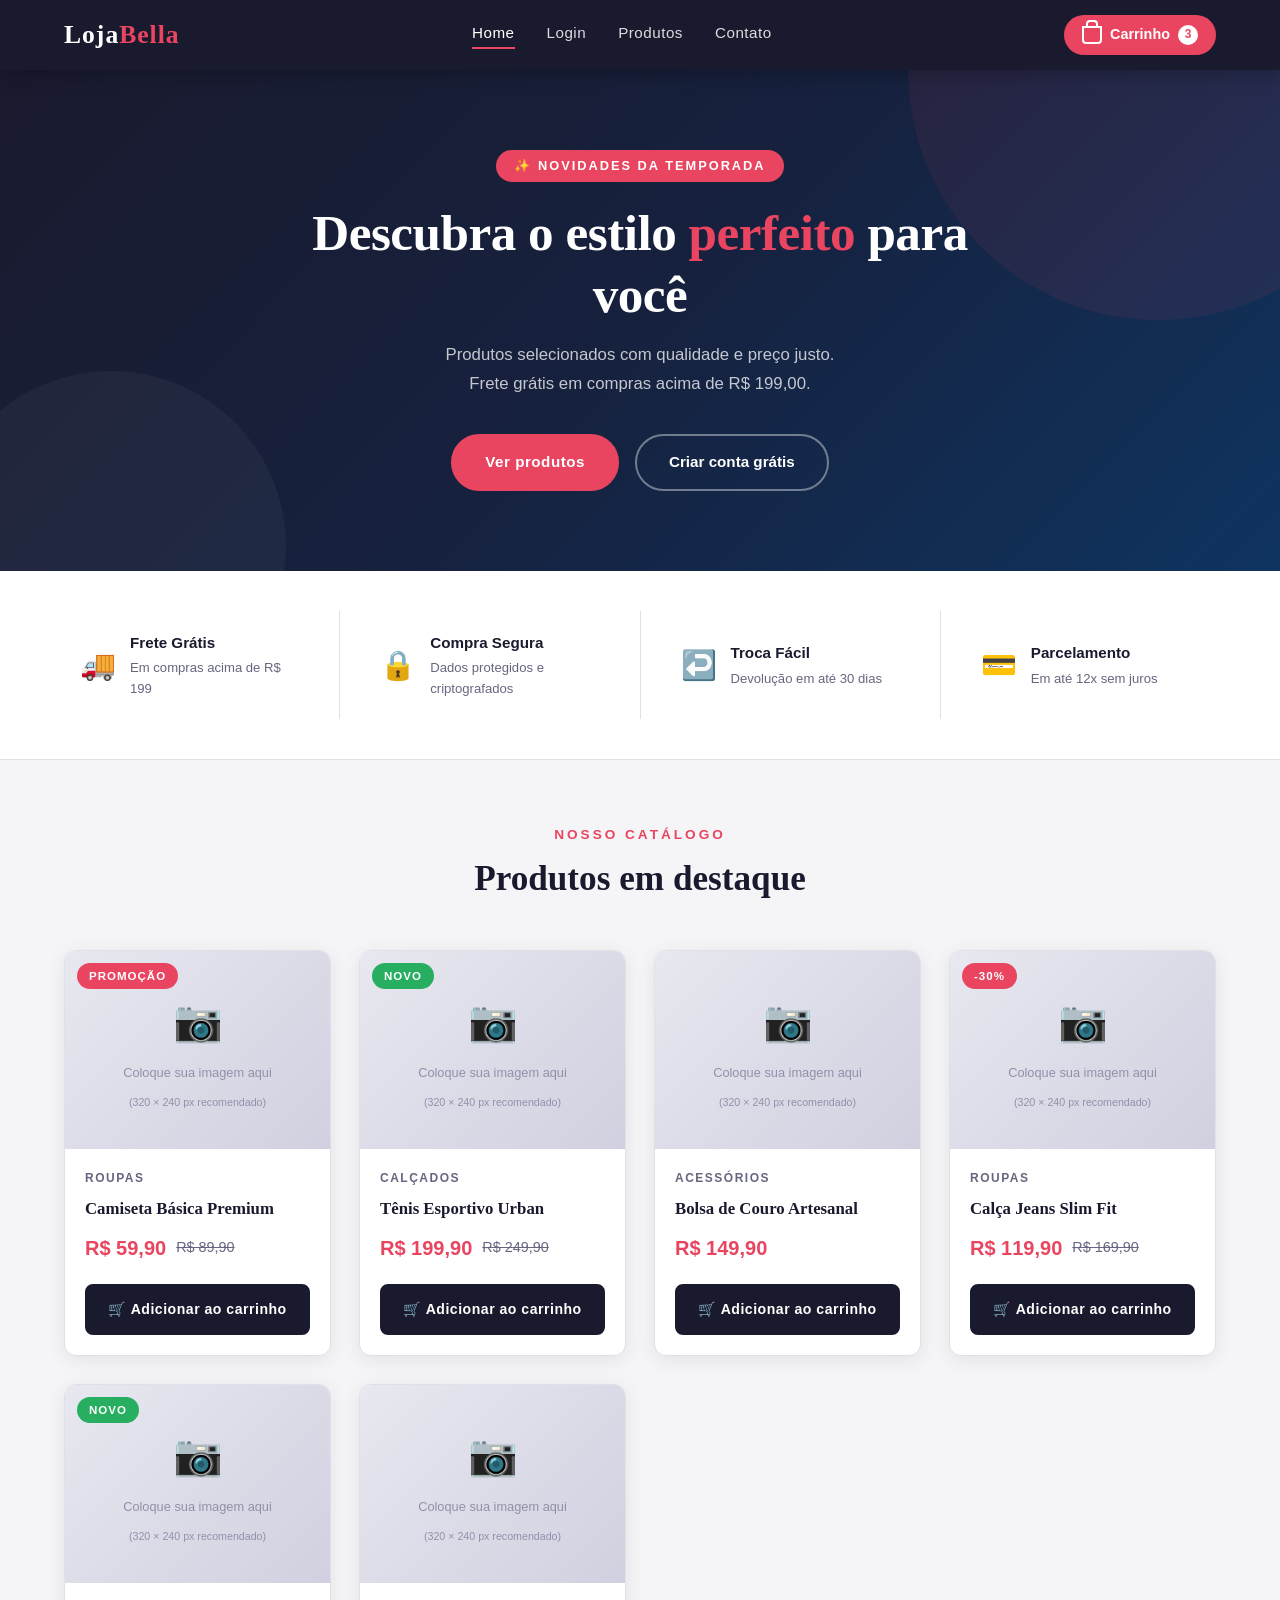
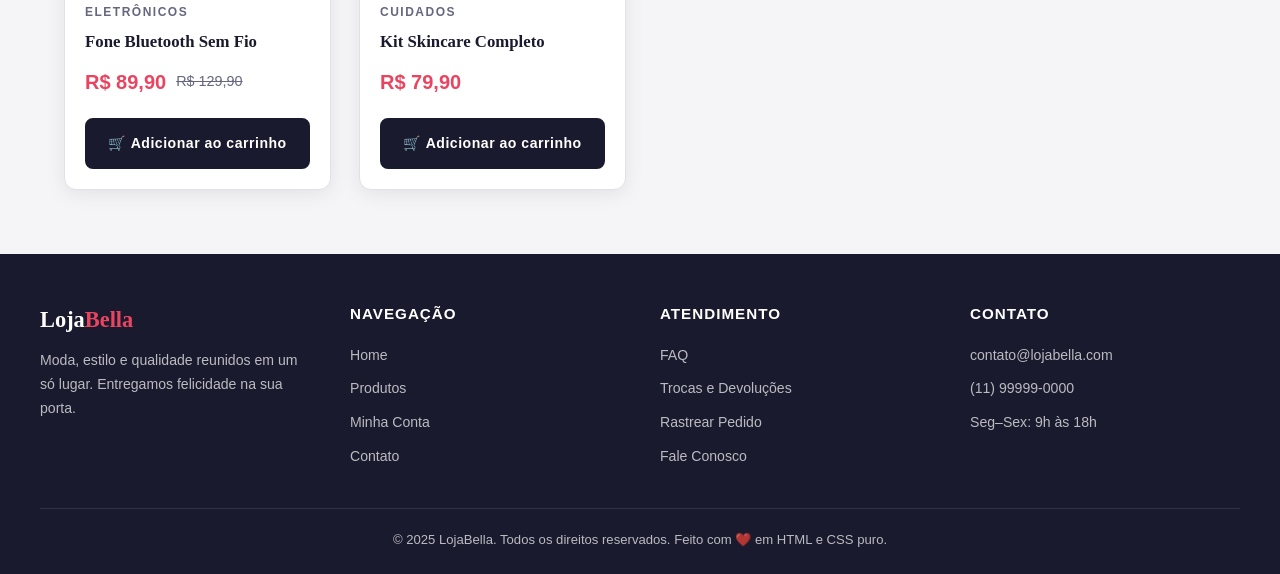
==== PAGES/index.html @ 3a28f6db "primeiro commit" ====
<!DOCTYPE html>
<html lang="pt-BR">
<head>
  <!-- ============================================================
       CONFIGURAÇÕES DA PÁGINA (META TAGS)
       ============================================================ -->
  <meta charset="UTF-8" />
  <meta name="viewport" content="width=device-width, initial-scale=1.0" />
  <meta name="description" content="Loja Virtual — os melhores produtos com os melhores preços." />
  <title>LojaBella — Página Inicial</title>

  <!-- ESTILOS: importamos apenas o style.css nesta página -->
  <link rel="stylesheet" href="../CSS(ESTILIZAÇÃO)/style.css" />
</head>

<body>

  <!-- ============================================================
       INÍCIO DO CABEÇALHO (HEADER)
       Contém: logo, menu de navegação e ícone do carrinho.
       ============================================================ -->
  <header class="header">
    <div class="header-container">

      <!-- LOGO DA LOJA
           Para alterar o nome: troque "Loja" e "Bella" abaixo -->
      <a href="index.html" class="header-logo">
        Loja<span>Bella</span>
      </a>

      <!-- MENU DE NAVEGAÇÃO
           Para adicionar um link: copie um <li><a>...</a></li> e cole aqui -->
      <nav class="header-nav">
        <a href="index.html" class="ativo">Home</a>
        <a href="login.html">Login</a>
        <a href="#secao-produtos">Produtos</a>
        <a href="#">Contato</a>
      </nav>

      <!-- ÍCONE DO CARRINHO
           O número (3) representa a quantidade de itens — visual apenas -->
      <a href="#carrinho" class="header-carrinho">
        <span class="header-carrinho-icone"></span>
        <span>Carrinho</span>
        <span class="header-carrinho-contador">3</span>
      </a>

    </div>
  </header>
  <!-- FIM DO CABEÇALHO -->


  <!-- CONTEÚDO PRINCIPAL DA PÁGINA -->
  <main>

    <!-- ============================================================
         INÍCIO DO BANNER PRINCIPAL (HERO)
         Grande destaque visual no topo da página inicial.
         ============================================================ -->
    <section class="banner">
      <div class="banner-conteudo">

        <!-- Etiqueta de destaque -->
        <span class="banner-etiqueta">✨ Novidades da temporada</span>

        <!-- Título do banner
             Para alterar: troque o texto dentro das tags -->
        <h1 class="banner-titulo">
          Descubra o estilo <span>perfeito</span> para você
        </h1>

        <!-- Descrição do banner -->
        <p class="banner-descricao">
          Produtos selecionados com qualidade e preço justo.<br>
          Frete grátis em compras acima de R$&nbsp;199,00.
        </p>

        <!-- Botões de ação -->
        <div class="banner-botoes">
          <a href="#secao-produtos" class="botao-primario">Ver produtos</a>
          <a href="login.html" class="botao-secundario">Criar conta grátis</a>
        </div>

      </div>
    </section>
    <!-- FIM DO BANNER -->


    <!-- ============================================================
         INÍCIO DAS VANTAGENS
         Três diferenciais da loja exibidos em colunas.
         ============================================================ -->
    <section class="vantagens">
      <div class="vantagens-container">

        <!-- Vantagem 1 -->
        <div class="vantagem-item">
          <span class="vantagem-icone">🚚</span>
          <div>
            <p class="vantagem-titulo">Frete Grátis</p>
            <p class="vantagem-descricao">Em compras acima de R$ 199</p>
          </div>
        </div>

        <!-- Vantagem 2 -->
        <div class="vantagem-item">
          <span class="vantagem-icone">🔒</span>
          <div>
            <p class="vantagem-titulo">Compra Segura</p>
            <p class="vantagem-descricao">Dados protegidos e criptografados</p>
          </div>
        </div>

        <!-- Vantagem 3 -->
        <div class="vantagem-item">
          <span class="vantagem-icone">↩️</span>
          <div>
            <p class="vantagem-titulo">Troca Fácil</p>
            <p class="vantagem-descricao">Devolução em até 30 dias</p>
          </div>
        </div>

        <!-- Vantagem 4 -->
        <div class="vantagem-item">
          <span class="vantagem-icone">💳</span>
          <div>
            <p class="vantagem-titulo">Parcelamento</p>
            <p class="vantagem-descricao">Em até 12x sem juros</p>
          </div>
        </div>

      </div>
    </section>
    <!-- FIM DAS VANTAGENS -->


    <!-- ============================================================
         INÍCIO DA SEÇÃO DE PRODUTOS
         Grid com os cards de cada produto da loja.

         COMO ADICIONAR UM NOVO PRODUTO:
         1. Copie um bloco <article class="product-card">...</article>
         2. Cole logo após o último </article> da grade
         3. Altere: nome, preço, categoria e etiqueta (se houver)
         4. Veja os comentários dentro do card para detalhes
         ============================================================ -->
    <section class="secao-produtos" id="secao-produtos">

      <!-- Cabeçalho da seção -->
      <div class="secao-cabecalho">
        <span class="secao-subtitulo">Nosso Catálogo</span>
        <h2 class="secao-titulo">Produtos em destaque</h2>
      </div>

      <!-- GRADE DE PRODUTOS -->
      <div class="product-grid">

        <!-- ========================
             PRODUTO 1
             ======================== -->
        <article class="product-card">

          <!-- Imagem do produto
               COMO TROCAR A IMAGEM:
               1. Coloque o arquivo em /assets/images/ (ex: produto1.jpg)
               2. Remova o <div class="product-image-placeholder">
               3. Adicione: <img src="../assets/images/produto1.jpg" alt="Nome do produto" /> -->
          <div class="product-image-wrapper">
            <div class="product-image-placeholder">
              Coloque sua imagem aqui<br>
              <small>(320 × 240 px recomendado)</small>
            </div>
            <!-- Etiqueta: "Promoção", "Novo", etc.
                 Para remover: apague o elemento abaixo -->
            <span class="product-badge">Promoção</span>
          </div>

          <!-- Informações do produto -->
          <div class="product-info">
            <!-- Categoria: troque o texto conforme necessário -->
            <span class="product-category">Roupas</span>

            <!-- Nome do produto: ALTERE AQUI -->
            <h3 class="product-name">Camiseta Básica Premium</h3>

            <!-- Área de preços -->
            <div class="product-price-area">
              <!-- Preço atual: ALTERE AQUI -->
              <span class="product-price">R$ 59,90</span>
              <!-- Preço original (riscado): ALTERE AQUI ou remova se não houver desconto -->
              <span class="product-price-original">R$ 89,90</span>
            </div>
          </div>

          <!-- Botão adicionar ao carrinho (apenas visual) -->
          <div class="product-footer">
            <a href="#" class="botao-carrinho">🛒 Adicionar ao carrinho</a>
          </div>

        </article>
        <!-- FIM PRODUTO 1 -->


        <!-- ========================
             PRODUTO 2
             ======================== -->
        <article class="product-card">

          <div class="product-image-wrapper">
            <div class="product-image-placeholder">
              Coloque sua imagem aqui<br>
              <small>(320 × 240 px recomendado)</small>
            </div>
            <span class="product-badge novo">Novo</span>
          </div>

          <div class="product-info">
            <span class="product-category">Calçados</span>
            <h3 class="product-name">Tênis Esportivo Urban</h3>
            <div class="product-price-area">
              <span class="product-price">R$ 199,90</span>
              <span class="product-price-original">R$ 249,90</span>
            </div>
          </div>

          <div class="product-footer">
            <a href="#" class="botao-carrinho">🛒 Adicionar ao carrinho</a>
          </div>

        </article>
        <!-- FIM PRODUTO 2 -->


        <!-- ========================
             PRODUTO 3
             ======================== -->
        <article class="product-card">

          <div class="product-image-wrapper">
            <div class="product-image-placeholder">
              Coloque sua imagem aqui<br>
              <small>(320 × 240 px recomendado)</small>
            </div>
          </div>

          <div class="product-info">
            <span class="product-category">Acessórios</span>
            <h3 class="product-name">Bolsa de Couro Artesanal</h3>
            <div class="product-price-area">
              <span class="product-price">R$ 149,90</span>
            </div>
          </div>

          <div class="product-footer">
            <a href="#" class="botao-carrinho">🛒 Adicionar ao carrinho</a>
          </div>

        </article>
        <!-- FIM PRODUTO 3 -->


        <!-- ========================
             PRODUTO 4
             ======================== -->
        <article class="product-card">

          <div class="product-image-wrapper">
            <div class="product-image-placeholder">
              Coloque sua imagem aqui<br>
              <small>(320 × 240 px recomendado)</small>
            </div>
            <span class="product-badge">-30%</span>
          </div>

          <div class="product-info">
            <span class="product-category">Roupas</span>
            <h3 class="product-name">Calça Jeans Slim Fit</h3>
            <div class="product-price-area">
              <span class="product-price">R$ 119,90</span>
              <span class="product-price-original">R$ 169,90</span>
            </div>
          </div>

          <div class="product-footer">
            <a href="#" class="botao-carrinho">🛒 Adicionar ao carrinho</a>
          </div>

        </article>
        <!-- FIM PRODUTO 4 -->


        <!-- ========================
             PRODUTO 5
             ======================== -->
        <article class="product-card">

          <div class="product-image-wrapper">
            <div class="product-image-placeholder">
              Coloque sua imagem aqui<br>
              <small>(320 × 240 px recomendado)</small>
            </div>
            <span class="product-badge novo">Novo</span>
          </div>

          <div class="product-info">
            <span class="product-category">Eletrônicos</span>
            <h3 class="product-name">Fone Bluetooth Sem Fio</h3>
            <div class="product-price-area">
              <span class="product-price">R$ 89,90</span>
              <span class="product-price-original">R$ 129,90</span>
            </div>
          </div>

          <div class="product-footer">
            <a href="#" class="botao-carrinho">🛒 Adicionar ao carrinho</a>
          </div>

        </article>
        <!-- FIM PRODUTO 5 -->


        <!-- ========================
             PRODUTO 6
             ======================== -->
        <article class="product-card">

          <div class="product-image-wrapper">
            <div class="product-image-placeholder">
              Coloque sua imagem aqui<br>
              <small>(320 × 240 px recomendado)</small>
            </div>
          </div>

          <div class="product-info">
            <span class="product-category">Cuidados</span>
            <h3 class="product-name">Kit Skincare Completo</h3>
            <div class="product-price-area">
              <span class="product-price">R$ 79,90</span>
            </div>
          </div>

          <div class="product-footer">
            <a href="#" class="botao-carrinho">🛒 Adicionar ao carrinho</a>
          </div>

        </article>
        <!-- FIM PRODUTO 6 -->

      </div>
      <!-- FIM DA GRADE DE PRODUTOS -->

    </section>
    <!-- FIM DA SEÇÃO DE PRODUTOS -->


    <!-- ============================================================
         INÍCIO DO CARRINHO LATERAL (SIDEBAR VISUAL)
         Este carrinho é apenas visual — sem JavaScript.
         Ele aparece fixo à direita da tela quando exibido.

         PARA EXIBIR O CARRINHO:
         Remova o "display: none" do seletor .cart-container no style.css.
         ============================================================ -->
    <aside class="cart-container" id="carrinho">

      <!-- Cabeçalho do carrinho -->
      <div class="cart-header">
        <h2 class="cart-titulo">Meu Carrinho</h2>
        <a href="#" class="cart-fechar" title="Fechar carrinho">✕</a>
      </div>

      <!-- Lista de itens no carrinho
           Para adicionar um item: copie um bloco .cart-item e cole aqui -->
      <div class="cart-itens">

        <!-- ITEM 1 NO CARRINHO -->
        <div class="cart-item">
          <div class="cart-item-imagem">👕</div>
          <div class="cart-item-info">
            <p class="cart-item-nome">Camiseta Básica Premium</p>
            <p class="cart-item-preco">R$ 59,90</p>
          </div>
          <span class="cart-item-remover" title="Remover item">✕</span>
        </div>

        <!-- ITEM 2 NO CARRINHO -->
        <div class="cart-item">
          <div class="cart-item-imagem">👟</div>
          <div class="cart-item-info">
            <p class="cart-item-nome">Tênis Esportivo Urban</p>
            <p class="cart-item-preco">R$ 199,90</p>
          </div>
          <span class="cart-item-remover" title="Remover item">✕</span>
        </div>

        <!-- ITEM 3 NO CARRINHO -->
        <div class="cart-item">
          <div class="cart-item-imagem">🎧</div>
          <div class="cart-item-info">
            <p class="cart-item-nome">Fone Bluetooth Sem Fio</p>
            <p class="cart-item-preco">R$ 89,90</p>
          </div>
          <span class="cart-item-remover" title="Remover item">✕</span>
        </div>

      </div>
      <!-- FIM DA LISTA DE ITENS -->

      <!-- Rodapé do carrinho: total e finalizar -->
      <div class="cart-footer">
        <div class="cart-total">
          <span class="cart-total-label">Total</span>
          <!-- TOTAL: ALTERE AQUI conforme os produtos -->
          <span class="cart-total-valor">R$ 349,70</span>
        </div>
        <a href="#" class="botao-finalizar">Finalizar compra</a>
      </div>

    </aside>
    <!-- FIM DO CARRINHO LATERAL -->

  </main>
  <!-- FIM DO CONTEÚDO PRINCIPAL -->


  <!-- ============================================================
       INÍCIO DO RODAPÉ (FOOTER)
       ============================================================ -->
  <footer class="footer">
    <div class="footer-container">

      <!-- Grade do footer -->
      <div class="footer-grid">

        <!-- Coluna 1: sobre a loja -->
        <div class="footer-coluna">
          <p class="footer-logo">Loja<span>Bella</span></p>
          <p class="footer-descricao">
            Moda, estilo e qualidade reunidos em um só lugar. Entregamos felicidade na sua porta.
          </p>
        </div>

        <!-- Coluna 2: links úteis -->
        <div class="footer-coluna">
          <h3 class="footer-coluna-titulo">Navegação</h3>
          <ul>
            <li><a href="index.html">Home</a></li>
            <li><a href="#secao-produtos">Produtos</a></li>
            <li><a href="login.html">Minha Conta</a></li>
            <li><a href="#">Contato</a></li>
          </ul>
        </div>

        <!-- Coluna 3: atendimento -->
        <div class="footer-coluna">
          <h3 class="footer-coluna-titulo">Atendimento</h3>
          <ul>
            <li><a href="#">FAQ</a></li>
            <li><a href="#">Trocas e Devoluções</a></li>
            <li><a href="#">Rastrear Pedido</a></li>
            <li><a href="#">Fale Conosco</a></li>
          </ul>
        </div>

        <!-- Coluna 4: contato -->
        <div class="footer-coluna">
          <h3 class="footer-coluna-titulo">Contato</h3>
          <ul>
            <li><a href="mailto:contato@lojabella.com">contato@lojabella.com</a></li>
            <li><a href="#">(11) 99999-0000</a></li>
            <li><a href="#">Seg–Sex: 9h às 18h</a></li>
          </ul>
        </div>

      </div>
      <!-- FIM DA GRADE -->

      <hr class="footer-linha" />

      <!-- Copyright -->
      <p class="footer-copyright">
        &copy; 2025 LojaBella. Todos os direitos reservados.
        Feito com ❤️ em HTML e CSS puro.
      </p>

    </div>
  </footer>
  <!-- FIM DO RODAPÉ -->

</body>
</html>
---- CSS(ESTILIZAÇÃO)/style.css ----
/* ============================================================
   ARQUIVO: style.css
   DESCRIÇÃO: Estilos principais da loja virtual
   PROJETO: Loja Virtual - HTML e CSS puro
   ============================================================ */


/* ============================================================
   VARIÁVEIS GLOBAIS DE COR E FONTE
   Para alterar o visual do site, mude os valores aqui.
   ============================================================ */
:root {
  --cor-primaria: #1a1a2e;       /* Azul escuro — cor principal */
  --cor-secundaria: #16213e;     /* Azul mais escuro */
  --cor-destaque: #e94560;       /* Vermelho/Rosa — botões e destaques */
  --cor-destaque-hover: #c73652; /* Cor do destaque ao passar o mouse */
  --cor-fundo: #f5f5f7;          /* Fundo claro da página */
  --cor-fundo-card: #ffffff;     /* Fundo dos cards de produto */
  --cor-texto: #1a1a2e;          /* Cor principal do texto */
  --cor-texto-suave: #666680;    /* Texto secundário / descrições */
  --cor-borda: #e0e0e8;          /* Bordas dos elementos */
  --cor-branco: #ffffff;
  --sombra-card: 0 4px 20px rgba(0, 0, 0, 0.08);
  --sombra-hover: 0 8px 30px rgba(233, 69, 96, 0.18);
  --raio-borda: 12px;
  --fonte-titulo: 'Georgia', 'Times New Roman', serif;
  --fonte-corpo: 'Segoe UI', 'Helvetica Neue', Arial, sans-serif;
  --transicao: all 0.3s ease;
}


/* ============================================================
   RESET GERAL
   Remove estilos padrão do navegador para começar do zero.
   ============================================================ */
*, *::before, *::after {
  margin: 0;
  padding: 0;
  box-sizing: border-box;
}

html {
  scroll-behavior: smooth;
}

body {
  font-family: var(--fonte-corpo);
  background-color: var(--cor-fundo);
  color: var(--cor-texto);
  line-height: 1.6;
  min-height: 100vh;
}

/* Remove estilos de lista */
ul, ol {
  list-style: none;
}

/* Remove decoração de links */
a {
  text-decoration: none;
  color: inherit;
}

/* Imagens responsivas por padrão */
img {
  max-width: 100%;
  display: block;
}


/* ============================================================
   CABEÇALHO (HEADER)
   Barra superior com logo, menu e carrinho.
   ============================================================ */

/* INÍCIO DO CABEÇALHO */
.header {
  background-color: var(--cor-primaria);
  color: var(--cor-branco);
  position: sticky;        /* Fica fixo no topo ao rolar a página */
  top: 0;
  z-index: 100;
  box-shadow: 0 2px 20px rgba(0, 0, 0, 0.3);
}

/* Container interno do header — limita a largura e centraliza */
.header-container {
  max-width: 1200px;
  margin: 0 auto;
  padding: 0 24px;
  height: 70px;
  display: flex;
  align-items: center;
  justify-content: space-between;
  gap: 24px;
}

/* LOGO DA LOJA */
.header-logo {
  font-family: var(--fonte-titulo);
  font-size: 1.6rem;
  font-weight: bold;
  letter-spacing: 1px;
  color: var(--cor-branco);
  flex-shrink: 0;
}

/* Parte colorida do logo */
.header-logo span {
  color: var(--cor-destaque);
}

/* MENU DE NAVEGAÇÃO */
.header-nav {
  display: flex;
  align-items: center;
  gap: 32px;
}

/* Cada link do menu */
.header-nav a {
  font-size: 0.95rem;
  font-weight: 500;
  color: rgba(255, 255, 255, 0.85);
  letter-spacing: 0.5px;
  transition: var(--transicao);
  position: relative;
  padding-bottom: 4px;
}

/* Linha que aparece embaixo do link ao passar o mouse */
.header-nav a::after {
  content: '';
  position: absolute;
  bottom: 0;
  left: 0;
  width: 0;
  height: 2px;
  background-color: var(--cor-destaque);
  transition: width 0.3s ease;
}

.header-nav a:hover {
  color: var(--cor-branco);
}

.header-nav a:hover::after {
  width: 100%;
}

/* Link ativo / página atual */
.header-nav a.ativo {
  color: var(--cor-branco);
}

.header-nav a.ativo::after {
  width: 100%;
}

/* CARRINHO NO HEADER */
.header-carrinho {
  display: flex;
  align-items: center;
  gap: 8px;
  background-color: var(--cor-destaque);
  color: var(--cor-branco);
  padding: 8px 18px;
  border-radius: 50px;
  font-size: 0.9rem;
  font-weight: 600;
  cursor: pointer;
  transition: var(--transicao);
  flex-shrink: 0;
}

.header-carrinho:hover {
  background-color: var(--cor-destaque-hover);
  transform: translateY(-1px);
}

/* Ícone do carrinho (desenhado com CSS — sem imagem) */
.header-carrinho-icone {
  width: 20px;
  height: 18px;
  border: 2px solid var(--cor-branco);
  border-radius: 0 0 4px 4px;
  position: relative;
  display: inline-block;
}

.header-carrinho-icone::before {
  content: '';
  position: absolute;
  top: -8px;
  left: 2px;
  width: 12px;
  height: 8px;
  border: 2px solid var(--cor-branco);
  border-bottom: none;
  border-radius: 4px 4px 0 0;
}

/* Número de itens no carrinho */
.header-carrinho-contador {
  background-color: var(--cor-branco);
  color: var(--cor-destaque);
  border-radius: 50%;
  width: 20px;
  height: 20px;
  display: flex;
  align-items: center;
  justify-content: center;
  font-size: 0.75rem;
  font-weight: 700;
}
/* FIM DO CABEÇALHO */


/* ============================================================
   SEÇÃO: BANNER PRINCIPAL (HERO)
   Grande destaque visual na parte superior da Home.
   ============================================================ */

/* INÍCIO DO BANNER */
.banner {
  background: linear-gradient(135deg, var(--cor-primaria) 0%, var(--cor-secundaria) 50%, #0f3460 100%);
  color: var(--cor-branco);
  padding: 80px 24px;
  text-align: center;
  position: relative;
  overflow: hidden;
}

/* Detalhe decorativo de fundo */
.banner::before {
  content: '';
  position: absolute;
  top: -50%;
  right: -10%;
  width: 500px;
  height: 500px;
  border-radius: 50%;
  background: rgba(233, 69, 96, 0.08);
  pointer-events: none;
}

.banner::after {
  content: '';
  position: absolute;
  bottom: -30%;
  left: -5%;
  width: 350px;
  height: 350px;
  border-radius: 50%;
  background: rgba(255, 255, 255, 0.04);
  pointer-events: none;
}

/* Container interno do banner */
.banner-conteudo {
  max-width: 700px;
  margin: 0 auto;
  position: relative;
  z-index: 1;
}

/* Etiqueta pequena acima do título */
.banner-etiqueta {
  display: inline-block;
  background-color: var(--cor-destaque);
  color: var(--cor-branco);
  font-size: 0.8rem;
  font-weight: 700;
  letter-spacing: 2px;
  text-transform: uppercase;
  padding: 6px 18px;
  border-radius: 50px;
  margin-bottom: 20px;
}

/* Título principal do banner */
.banner-titulo {
  font-family: var(--fonte-titulo);
  font-size: clamp(2rem, 5vw, 3.2rem); /* Tamanho responsivo */
  font-weight: bold;
  line-height: 1.2;
  margin-bottom: 16px;
  letter-spacing: -0.5px;
}

.banner-titulo span {
  color: var(--cor-destaque);
}

/* Texto descritivo do banner */
.banner-descricao {
  font-size: 1.05rem;
  color: rgba(255, 255, 255, 0.75);
  margin-bottom: 36px;
  line-height: 1.7;
}

/* Botões do banner */
.banner-botoes {
  display: flex;
  gap: 16px;
  justify-content: center;
  flex-wrap: wrap;
}

/* Botão principal */
.botao-primario {
  background-color: var(--cor-destaque);
  color: var(--cor-branco);
  padding: 14px 32px;
  border-radius: 50px;
  font-weight: 700;
  font-size: 0.95rem;
  letter-spacing: 0.5px;
  display: inline-block;
  transition: var(--transicao);
  cursor: pointer;
  border: 2px solid var(--cor-destaque);
}

.botao-primario:hover {
  background-color: var(--cor-destaque-hover);
  border-color: var(--cor-destaque-hover);
  transform: translateY(-2px);
  box-shadow: 0 6px 20px rgba(233, 69, 96, 0.35);
}

/* Botão secundário (contorno) */
.botao-secundario {
  background-color: transparent;
  color: var(--cor-branco);
  padding: 14px 32px;
  border-radius: 50px;
  font-weight: 600;
  font-size: 0.95rem;
  display: inline-block;
  transition: var(--transicao);
  cursor: pointer;
  border: 2px solid rgba(255, 255, 255, 0.4);
}

.botao-secundario:hover {
  border-color: var(--cor-branco);
  background-color: rgba(255, 255, 255, 0.08);
  transform: translateY(-2px);
}
/* FIM DO BANNER */


/* ============================================================
   SEÇÃO: DESTAQUES / VANTAGENS
   Três colunas com benefícios da loja.
   ============================================================ */

/* INÍCIO DAS VANTAGENS */
.vantagens {
  background-color: var(--cor-branco);
  padding: 40px 24px;
  border-bottom: 1px solid var(--cor-borda);
}

.vantagens-container {
  max-width: 1200px;
  margin: 0 auto;
  display: flex;
  justify-content: center;
  gap: 0;
  flex-wrap: wrap;
}

/* Cada item de vantagem */
.vantagem-item {
  display: flex;
  align-items: center;
  gap: 14px;
  padding: 20px 40px;
  border-right: 1px solid var(--cor-borda);
  flex: 1;
  min-width: 200px;
}

.vantagem-item:last-child {
  border-right: none;
}

/* Ícone da vantagem */
.vantagem-icone {
  font-size: 1.8rem;
  flex-shrink: 0;
}

/* Textos da vantagem */
.vantagem-titulo {
  font-weight: 700;
  font-size: 0.95rem;
  color: var(--cor-texto);
  margin-bottom: 2px;
}

.vantagem-descricao {
  font-size: 0.82rem;
  color: var(--cor-texto-suave);
}
/* FIM DAS VANTAGENS */


/* ============================================================
   SEÇÃO: PRODUTOS
   Grid de cards de produto.
   ============================================================ */

/* INÍCIO DA SEÇÃO DE PRODUTOS */
.secao-produtos {
  padding: 64px 24px;
  max-width: 1200px;
  margin: 0 auto;
}

/* Cabeçalho da seção */
.secao-cabecalho {
  text-align: center;
  margin-bottom: 48px;
}

.secao-subtitulo {
  font-size: 0.85rem;
  font-weight: 700;
  letter-spacing: 3px;
  text-transform: uppercase;
  color: var(--cor-destaque);
  margin-bottom: 10px;
  display: block;
}

.secao-titulo {
  font-family: var(--fonte-titulo);
  font-size: clamp(1.6rem, 3vw, 2.2rem);
  color: var(--cor-texto);
  font-weight: bold;
  line-height: 1.3;
}

/* GRID DE PRODUTOS
   Para adicionar ou remover produtos, adicione ou remova
   elementos com a classe .product-card dentro desta grid.
   A grade se ajusta automaticamente. */
.product-grid {
  display: grid;
  grid-template-columns: repeat(auto-fill, minmax(260px, 1fr));
  gap: 28px;
}

/* CARD DE PRODUTO
   Cada produto é representado por um card.
   Para duplicar: copie o bloco completo <article class="product-card">
   e cole logo abaixo, alterando nome, preço e imagem. */
.product-card {
  background-color: var(--cor-fundo-card);
  border-radius: var(--raio-borda);
  box-shadow: var(--sombra-card);
  overflow: hidden;
  transition: var(--transicao);
  border: 1px solid var(--cor-borda);
  display: flex;
  flex-direction: column;
}

.product-card:hover {
  transform: translateY(-6px);
  box-shadow: var(--sombra-hover);
  border-color: rgba(233, 69, 96, 0.2);
}

/* IMAGEM DO PRODUTO
   Para trocar a imagem:
   1. Coloque o arquivo na pasta /assets/images/
   2. Remova o placeholder (.product-image-placeholder)
   3. Adicione: <img src="../assets/images/seu-arquivo.jpg" alt="Nome do produto">
   dentro da .product-image-wrapper */
.product-image-wrapper {
  position: relative;
  overflow: hidden;
  background-color: #f0f0f5;
  aspect-ratio: 4 / 3;  /* Proporção fixa da imagem */
}

/* Placeholder visual (substituto da imagem real) */
.product-image-placeholder {
  width: 100%;
  height: 100%;
  display: flex;
  flex-direction: column;
  align-items: center;
  justify-content: center;
  background: linear-gradient(135deg, #e8e8f0, #d0d0e0);
  color: #9090aa;
  font-size: 0.8rem;
  text-align: center;
  padding: 20px;
  gap: 10px;
}

/* Símbolo de câmera no placeholder */
.product-image-placeholder::before {
  content: '📷';
  font-size: 2.5rem;
  display: block;
}

/* Etiqueta de desconto/novidade no produto */
.product-badge {
  position: absolute;
  top: 12px;
  left: 12px;
  background-color: var(--cor-destaque);
  color: var(--cor-branco);
  font-size: 0.72rem;
  font-weight: 700;
  letter-spacing: 1px;
  text-transform: uppercase;
  padding: 4px 12px;
  border-radius: 50px;
}

.product-badge.novo {
  background-color: #27ae60;
}

/* Informações do produto */
.product-info {
  padding: 20px;
  display: flex;
  flex-direction: column;
  flex: 1;
  gap: 8px;
}

/* Categoria do produto */
.product-category {
  font-size: 0.75rem;
  font-weight: 600;
  letter-spacing: 1.5px;
  text-transform: uppercase;
  color: var(--cor-texto-suave);
}

/* Nome do produto
   Para alterar: troque o texto dentro de <h3 class="product-name"> */
.product-name {
  font-family: var(--fonte-titulo);
  font-size: 1.05rem;
  font-weight: bold;
  color: var(--cor-texto);
  line-height: 1.4;
}

/* Área de preços */
.product-price-area {
  display: flex;
  align-items: center;
  gap: 10px;
  margin-top: 4px;
}

/* Preço atual
   Para alterar: troque o texto dentro de <span class="product-price"> */
.product-price {
  font-size: 1.25rem;
  font-weight: 800;
  color: var(--cor-destaque);
}

/* Preço riscado (original, antes do desconto) */
.product-price-original {
  font-size: 0.9rem;
  color: var(--cor-texto-suave);
  text-decoration: line-through;
}

/* Rodapé do card (botão) */
.product-footer {
  padding: 0 20px 20px;
}

/* BOTÃO "ADICIONAR AO CARRINHO"
   Este botão é apenas visual — não há JavaScript.
   Para torná-lo funcional no futuro, adicione JavaScript. */
.botao-carrinho {
  display: block;
  width: 100%;
  background-color: var(--cor-primaria);
  color: var(--cor-branco);
  padding: 12px;
  border-radius: 8px;
  text-align: center;
  font-weight: 700;
  font-size: 0.88rem;
  letter-spacing: 0.5px;
  transition: var(--transicao);
  cursor: pointer;
  border: 2px solid var(--cor-primaria);
}

.botao-carrinho:hover {
  background-color: var(--cor-destaque);
  border-color: var(--cor-destaque);
  transform: translateY(-1px);
}
/* FIM DA SEÇÃO DE PRODUTOS */


/* ============================================================
   SEÇÃO: CARRINHO LATERAL (SIDEBAR VISUAL)
   Aparece como uma barra fixa à direita — apenas visual.
   ============================================================ */

/* INÍCIO DO CARRINHO LATERAL */
.cart-container {
  position: fixed;
  right: 0;
  top: 70px;           /* Abaixo do header */
  width: 300px;
  height: calc(100vh - 70px);
  background-color: var(--cor-branco);
  border-left: 1px solid var(--cor-borda);
  box-shadow: -4px 0 20px rgba(0, 0, 0, 0.08);
  display: flex;
  flex-direction: column;
  z-index: 50;

  /* Por padrão, o carrinho fica oculto.
     Para exibi-lo visualmente, remova o 'display: none' abaixo
     ou adicione a classe .cart-aberto via CSS usando :target. */
  display: none;
}

/* Cabeçalho do carrinho lateral */
.cart-header {
  padding: 20px 24px;
  border-bottom: 1px solid var(--cor-borda);
  display: flex;
  justify-content: space-between;
  align-items: center;
}

.cart-titulo {
  font-family: var(--fonte-titulo);
  font-size: 1.1rem;
  font-weight: bold;
  color: var(--cor-texto);
}

.cart-fechar {
  font-size: 1.4rem;
  color: var(--cor-texto-suave);
  cursor: pointer;
  line-height: 1;
}

/* Lista de itens no carrinho */
.cart-itens {
  flex: 1;
  overflow-y: auto;
  padding: 16px;
  display: flex;
  flex-direction: column;
  gap: 12px;
}

/* Item individual no carrinho */
.cart-item {
  display: flex;
  align-items: center;
  gap: 14px;
  padding: 12px;
  background-color: var(--cor-fundo);
  border-radius: 10px;
}

/* Imagem do item no carrinho (placeholder) */
.cart-item-imagem {
  width: 56px;
  height: 56px;
  background: linear-gradient(135deg, #e8e8f0, #d0d0e0);
  border-radius: 8px;
  flex-shrink: 0;
  display: flex;
  align-items: center;
  justify-content: center;
  font-size: 1.2rem;
}

.cart-item-info {
  flex: 1;
  min-width: 0;
}

.cart-item-nome {
  font-weight: 600;
  font-size: 0.88rem;
  color: var(--cor-texto);
  white-space: nowrap;
  overflow: hidden;
  text-overflow: ellipsis;
}

.cart-item-preco {
  font-size: 0.85rem;
  color: var(--cor-destaque);
  font-weight: 700;
  margin-top: 2px;
}

.cart-item-remover {
  color: var(--cor-texto-suave);
  font-size: 1.1rem;
  cursor: pointer;
  flex-shrink: 0;
}

/* Rodapé do carrinho (total e botão) */
.cart-footer {
  padding: 20px 24px;
  border-top: 1px solid var(--cor-borda);
}

.cart-total {
  display: flex;
  justify-content: space-between;
  align-items: center;
  margin-bottom: 16px;
}

.cart-total-label {
  font-weight: 600;
  color: var(--cor-texto-suave);
}

.cart-total-valor {
  font-family: var(--fonte-titulo);
  font-size: 1.3rem;
  font-weight: bold;
  color: var(--cor-texto);
}

/* Botão finalizar compra */
.botao-finalizar {
  display: block;
  width: 100%;
  background-color: var(--cor-destaque);
  color: var(--cor-branco);
  padding: 14px;
  border-radius: 10px;
  text-align: center;
  font-weight: 700;
  font-size: 0.95rem;
  transition: var(--transicao);
  cursor: pointer;
}

.botao-finalizar:hover {
  background-color: var(--cor-destaque-hover);
  transform: translateY(-2px);
}
/* FIM DO CARRINHO LATERAL */


/* ============================================================
   RODAPÉ (FOOTER)
   Seção inferior com informações da loja.
   ============================================================ */

/* INÍCIO DO RODAPÉ */
.footer {
  background-color: var(--cor-primaria);
  color: rgba(255, 255, 255, 0.7);
  padding: 48px 24px 24px;
  margin-top: auto;
}

.footer-container {
  max-width: 1200px;
  margin: 0 auto;
}

/* Grade do footer */
.footer-grid {
  display: grid;
  grid-template-columns: repeat(auto-fit, minmax(200px, 1fr));
  gap: 40px;
  margin-bottom: 40px;
}

.footer-coluna-titulo {
  font-weight: 700;
  color: var(--cor-branco);
  font-size: 0.95rem;
  letter-spacing: 1px;
  text-transform: uppercase;
  margin-bottom: 16px;
}

.footer-coluna ul {
  display: flex;
  flex-direction: column;
  gap: 8px;
}

.footer-coluna ul li a {
  font-size: 0.88rem;
  transition: var(--transicao);
}

.footer-coluna ul li a:hover {
  color: var(--cor-branco);
}

/* Logo no footer */
.footer-logo {
  font-family: var(--fonte-titulo);
  font-size: 1.4rem;
  font-weight: bold;
  color: var(--cor-branco);
  margin-bottom: 12px;
}

.footer-logo span {
  color: var(--cor-destaque);
}

.footer-descricao {
  font-size: 0.88rem;
  line-height: 1.7;
}

/* Linha divisória do footer */
.footer-linha {
  border: none;
  border-top: 1px solid rgba(255, 255, 255, 0.1);
  margin-bottom: 20px;
}

/* Rodapé inferior (copyright) */
.footer-copyright {
  text-align: center;
  font-size: 0.82rem;
}
/* FIM DO RODAPÉ */


/* ============================================================
   RESPONSIVIDADE BÁSICA
   Ajustes para telas menores (tablets e celulares).
   ============================================================ */

/* Tablet (até 900px) */
@media (max-width: 900px) {
  .header-nav {
    gap: 20px;
  }

  .vantagem-item {
    padding: 16px 20px;
  }
}

/* Celular (até 640px) */
@media (max-width: 640px) {
  /* Header adaptado para mobile */
  .header-container {
    padding: 0 16px;
    height: 60px;
  }

  .header-logo {
    font-size: 1.3rem;
  }

  .header-nav {
    gap: 14px;
  }

  .header-nav a {
    font-size: 0.85rem;
  }

  /* Banner menor no celular */
  .banner {
    padding: 48px 16px;
  }

  /* Produtos em coluna única */
  .product-grid {
    grid-template-columns: 1fr;
  }

  /* Vantagens em coluna */
  .vantagens-container {
    flex-direction: column;
  }

  .vantagem-item {
    border-right: none;
    border-bottom: 1px solid var(--cor-borda);
    padding: 16px;
  }

  .vantagem-item:last-child {
    border-bottom: none;
  }

  /* Footer em coluna */
  .footer-grid {
    grid-template-columns: 1fr;
    gap: 24px;
  }
}
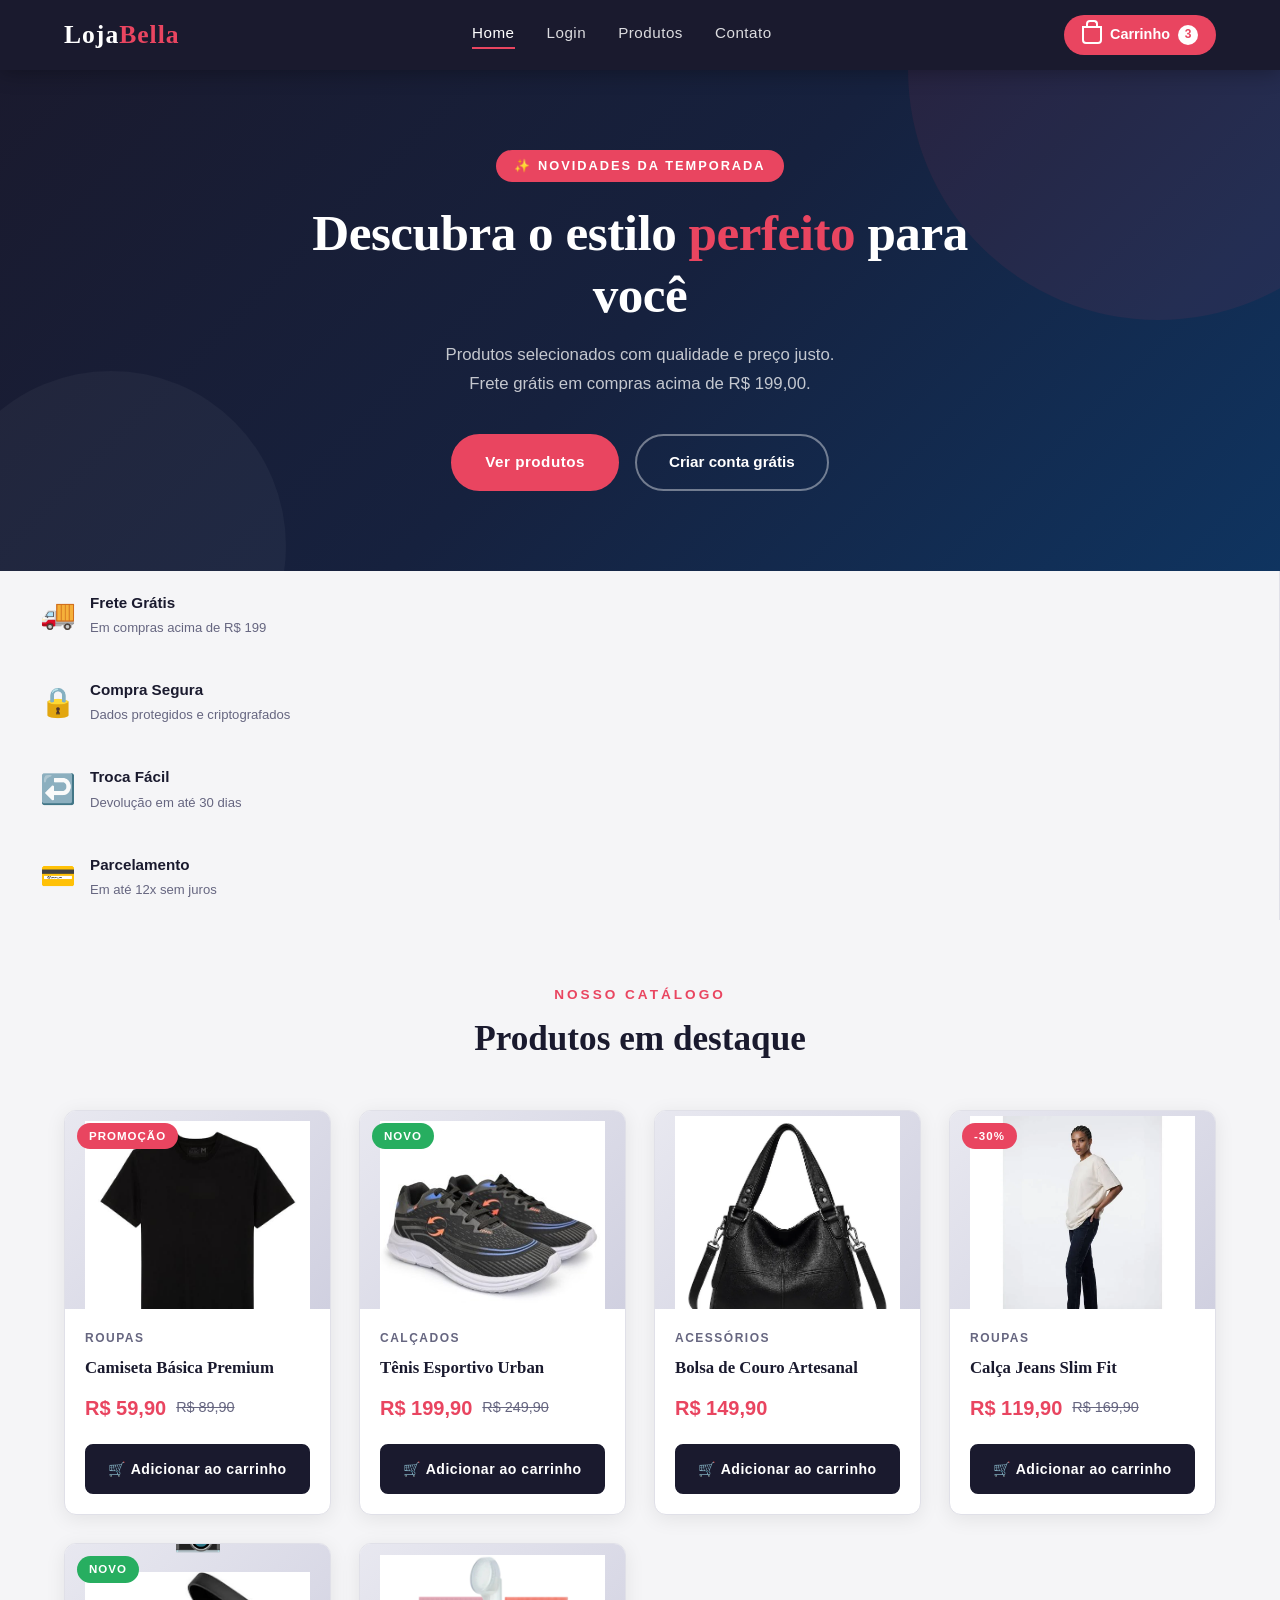
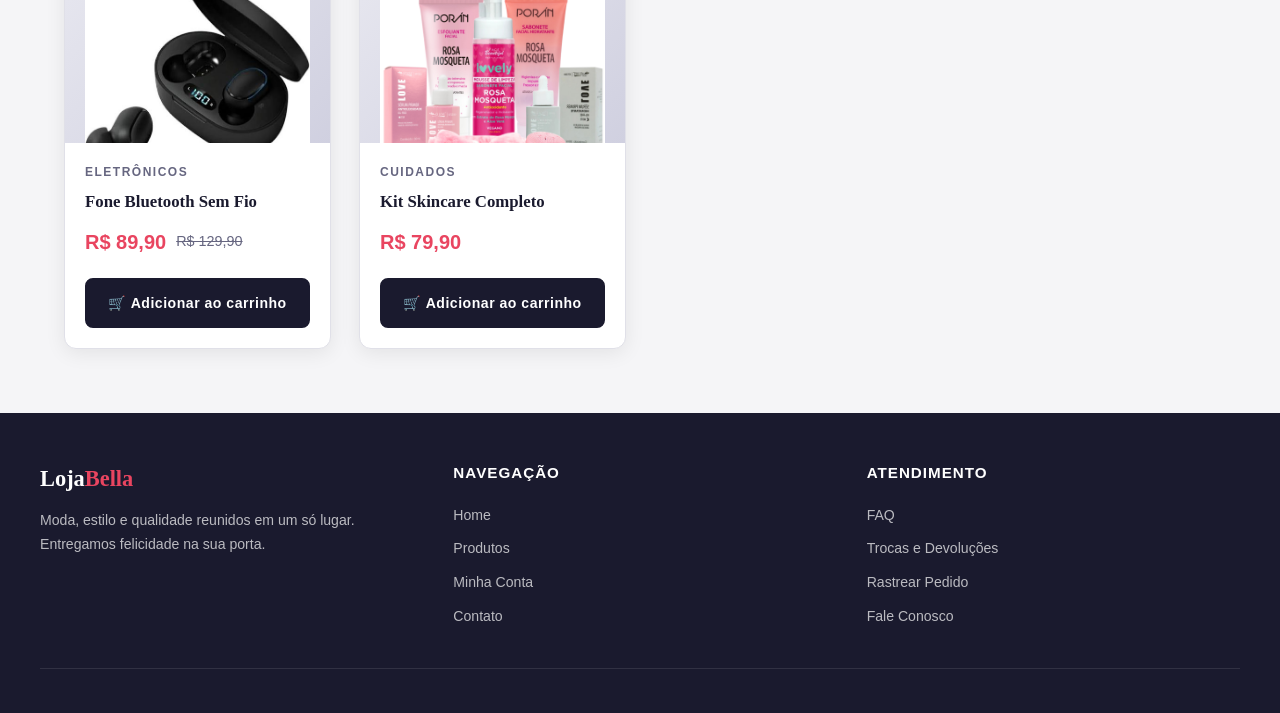
==== commit 9a85cb31: "commit 2 - pf funciona emoji de oracao" ====
--- a/PAGES/index.html
+++ b/PAGES/index.html
@@ -1,9 +1,8 @@
 <!DOCTYPE html>
 <html lang="pt-BR">
+
 <head>
-  <!-- ============================================================
-       CONFIGURAÇÕES DA PÁGINA (META TAGS)
-       ============================================================ -->
+
   <meta charset="UTF-8" />
   <meta name="viewport" content="width=device-width, initial-scale=1.0" />
   <meta name="description" content="Loja Virtual — os melhores produtos com os melhores preços." />
@@ -15,21 +14,13 @@
 
 <body>
 
-  <!-- ============================================================
-       INÍCIO DO CABEÇALHO (HEADER)
-       Contém: logo, menu de navegação e ícone do carrinho.
-       ============================================================ -->
   <header class="header">
     <div class="header-container">
 
-      <!-- LOGO DA LOJA
-           Para alterar o nome: troque "Loja" e "Bella" abaixo -->
       <a href="index.html" class="header-logo">
         Loja<span>Bella</span>
       </a>
 
-      <!-- MENU DE NAVEGAÇÃO
-           Para adicionar um link: copie um <li><a>...</a></li> e cole aqui -->
       <nav class="header-nav">
         <a href="index.html" class="ativo">Home</a>
         <a href="login.html">Login</a>
@@ -37,8 +28,6 @@
         <a href="#">Contato</a>
       </nav>
 
-      <!-- ÍCONE DO CARRINHO
-           O número (3) representa a quantidade de itens — visual apenas -->
       <a href="#carrinho" class="header-carrinho">
         <span class="header-carrinho-icone"></span>
         <span>Carrinho</span>
@@ -47,35 +36,25 @@
 
     </div>
   </header>
-  <!-- FIM DO CABEÇALHO -->
-
-
-  <!-- CONTEÚDO PRINCIPAL DA PÁGINA -->
+
+
   <main>
 
-    <!-- ============================================================
-         INÍCIO DO BANNER PRINCIPAL (HERO)
-         Grande destaque visual no topo da página inicial.
-         ============================================================ -->
+
     <section class="banner">
       <div class="banner-conteudo">
 
-        <!-- Etiqueta de destaque -->
         <span class="banner-etiqueta">✨ Novidades da temporada</span>
 
-        <!-- Título do banner
-             Para alterar: troque o texto dentro das tags -->
         <h1 class="banner-titulo">
           Descubra o estilo <span>perfeito</span> para você
         </h1>
 
-        <!-- Descrição do banner -->
         <p class="banner-descricao">
           Produtos selecionados com qualidade e preço justo.<br>
           Frete grátis em compras acima de R$&nbsp;199,00.
         </p>
 
-        <!-- Botões de ação -->
         <div class="banner-botoes">
           <a href="#secao-produtos" class="botao-primario">Ver produtos</a>
           <a href="login.html" class="botao-secundario">Criar conta grátis</a>
@@ -83,132 +62,82 @@
 
       </div>
     </section>
-    <!-- FIM DO BANNER -->
-
-
-    <!-- ============================================================
-         INÍCIO DAS VANTAGENS
-         Três diferenciais da loja exibidos em colunas.
-         ============================================================ -->
-    <section class="vantagens">
-      <div class="vantagens-container">
-
-        <!-- Vantagem 1 -->
-        <div class="vantagem-item">
-          <span class="vantagem-icone">🚚</span>
-          <div>
-            <p class="vantagem-titulo">Frete Grátis</p>
-            <p class="vantagem-descricao">Em compras acima de R$ 199</p>
-          </div>
-        </div>
-
-        <!-- Vantagem 2 -->
-        <div class="vantagem-item">
-          <span class="vantagem-icone">🔒</span>
-          <div>
-            <p class="vantagem-titulo">Compra Segura</p>
-            <p class="vantagem-descricao">Dados protegidos e criptografados</p>
-          </div>
-        </div>
-
-        <!-- Vantagem 3 -->
-        <div class="vantagem-item">
-          <span class="vantagem-icone">↩️</span>
-          <div>
-            <p class="vantagem-titulo">Troca Fácil</p>
-            <p class="vantagem-descricao">Devolução em até 30 dias</p>
-          </div>
-        </div>
-
-        <!-- Vantagem 4 -->
-        <div class="vantagem-item">
-          <span class="vantagem-icone">💳</span>
-          <div>
-            <p class="vantagem-titulo">Parcelamento</p>
-            <p class="vantagem-descricao">Em até 12x sem juros</p>
-          </div>
-        </div>
-
-      </div>
+    <div class="vantagem-item">
+      <span class="vantagem-icone">🚚</span>
+      <div>
+        <p class="vantagem-titulo">Frete Grátis</p>
+        <p class="vantagem-descricao">Em compras acima de R$ 199</p>
+      </div>
+    </div>
+
+    <div class="vantagem-item">
+      <span class="vantagem-icone">🔒</span>
+      <div>
+        <p class="vantagem-titulo">Compra Segura</p>
+        <p class="vantagem-descricao">Dados protegidos e criptografados</p>
+      </div>
+    </div>
+
+    <div class="vantagem-item">
+      <span class="vantagem-icone">↩️</span>
+      <div>
+        <p class="vantagem-titulo">Troca Fácil</p>
+        <p class="vantagem-descricao">Devolução em até 30 dias</p>
+      </div>
+    </div>
+
+    <div class="vantagem-item">
+      <span class="vantagem-icone">💳</span>
+      <div>
+        <p class="vantagem-titulo">Parcelamento</p>
+        <p class="vantagem-descricao">Em até 12x sem juros</p>
+      </div>
+    </div>
+
+    </div>
     </section>
-    <!-- FIM DAS VANTAGENS -->
-
-
-    <!-- ============================================================
-         INÍCIO DA SEÇÃO DE PRODUTOS
-         Grid com os cards de cada produto da loja.
-
-         COMO ADICIONAR UM NOVO PRODUTO:
-         1. Copie um bloco <article class="product-card">...</article>
-         2. Cole logo após o último </article> da grade
-         3. Altere: nome, preço, categoria e etiqueta (se houver)
-         4. Veja os comentários dentro do card para detalhes
-         ============================================================ -->
+
     <section class="secao-produtos" id="secao-produtos">
 
-      <!-- Cabeçalho da seção -->
       <div class="secao-cabecalho">
         <span class="secao-subtitulo">Nosso Catálogo</span>
         <h2 class="secao-titulo">Produtos em destaque</h2>
       </div>
 
-      <!-- GRADE DE PRODUTOS -->
       <div class="product-grid">
 
-        <!-- ========================
-             PRODUTO 1
-             ======================== -->
-        <article class="product-card">
-
-          <!-- Imagem do produto
-               COMO TROCAR A IMAGEM:
-               1. Coloque o arquivo em /assets/images/ (ex: produto1.jpg)
-               2. Remova o <div class="product-image-placeholder">
-               3. Adicione: <img src="../assets/images/produto1.jpg" alt="Nome do produto" /> -->
-          <div class="product-image-wrapper">
-            <div class="product-image-placeholder">
-              Coloque sua imagem aqui<br>
-              <small>(320 × 240 px recomendado)</small>
-            </div>
-            <!-- Etiqueta: "Promoção", "Novo", etc.
-                 Para remover: apague o elemento abaixo -->
+        <article class="product-card">
+
+
+          <div class="product-image-wrapper">
+            <div class="product-image-placeholder">
+              <img src="../MEDIA/IMAGENS/camisabasica.jpeg" alt="">
+
+              <small>(320 × 240 px recomendado)</small>
+            </div>
             <span class="product-badge">Promoção</span>
           </div>
 
-          <!-- Informações do produto -->
-          <div class="product-info">
-            <!-- Categoria: troque o texto conforme necessário -->
+          <div class="product-info">
             <span class="product-category">Roupas</span>
 
-            <!-- Nome do produto: ALTERE AQUI -->
             <h3 class="product-name">Camiseta Básica Premium</h3>
 
-            <!-- Área de preços -->
-            <div class="product-price-area">
-              <!-- Preço atual: ALTERE AQUI -->
+            <div class="product-price-area">
               <span class="product-price">R$ 59,90</span>
-              <!-- Preço original (riscado): ALTERE AQUI ou remova se não houver desconto -->
               <span class="product-price-original">R$ 89,90</span>
             </div>
           </div>
-
-          <!-- Botão adicionar ao carrinho (apenas visual) -->
-          <div class="product-footer">
-            <a href="#" class="botao-carrinho">🛒 Adicionar ao carrinho</a>
-          </div>
-
-        </article>
-        <!-- FIM PRODUTO 1 -->
-
-
-        <!-- ========================
-             PRODUTO 2
-             ======================== -->
-        <article class="product-card">
-
-          <div class="product-image-wrapper">
-            <div class="product-image-placeholder">
-              Coloque sua imagem aqui<br>
+          <div class="product-footer">
+            <a href="#" class="botao-carrinho">🛒 Adicionar ao carrinho</a>
+          </div>
+
+        </article>
+        <article class="product-card">
+
+          <div class="product-image-wrapper">
+            <div class="product-image-placeholder">
+              <img src="../MEDIA/IMAGENS/tenis.jpeg" alt="">
               <small>(320 × 240 px recomendado)</small>
             </div>
             <span class="product-badge novo">Novo</span>
@@ -228,17 +157,12 @@
           </div>
 
         </article>
-        <!-- FIM PRODUTO 2 -->
-
-
-        <!-- ========================
-             PRODUTO 3
-             ======================== -->
-        <article class="product-card">
-
-          <div class="product-image-wrapper">
-            <div class="product-image-placeholder">
-              Coloque sua imagem aqui<br>
+        <article class="product-card">
+
+          <div class="product-image-wrapper">
+            <div class="product-image-placeholder">
+              <img src="../MEDIA/IMAGENS/bolsa.jpeg" alt="">
+              <img src="bolsa.jpeg" alt="">
               <small>(320 × 240 px recomendado)</small>
             </div>
           </div>
@@ -256,17 +180,13 @@
           </div>
 
         </article>
-        <!-- FIM PRODUTO 3 -->
-
-
-        <!-- ========================
-             PRODUTO 4
-             ======================== -->
-        <article class="product-card">
-
-          <div class="product-image-wrapper">
-            <div class="product-image-placeholder">
-              Coloque sua imagem aqui<br>
+
+        <article class="product-card">
+
+          <div class="product-image-wrapper">
+            <div class="product-image-placeholder">
+              <img src="../MEDIA/IMAGENS/calça.jpeg" alt="">
+              <img src="calça.jpeg" alt="">
               <small>(320 × 240 px recomendado)</small>
             </div>
             <span class="product-badge">-30%</span>
@@ -286,17 +206,11 @@
           </div>
 
         </article>
-        <!-- FIM PRODUTO 4 -->
-
-
-        <!-- ========================
-             PRODUTO 5
-             ======================== -->
-        <article class="product-card">
-
-          <div class="product-image-wrapper">
-            <div class="product-image-placeholder">
-              Coloque sua imagem aqui<br>
+        <article class="product-card">
+
+          <div class="product-image-wrapper">
+            <div class="product-image-placeholder">
+              <img src="../MEDIA/IMAGENS/fonebluetof.jpeg" alt="">
               <small>(320 × 240 px recomendado)</small>
             </div>
             <span class="product-badge novo">Novo</span>
@@ -316,17 +230,12 @@
           </div>
 
         </article>
-        <!-- FIM PRODUTO 5 -->
-
-
-        <!-- ========================
-             PRODUTO 6
-             ======================== -->
-        <article class="product-card">
-
-          <div class="product-image-wrapper">
-            <div class="product-image-placeholder">
-              Coloque sua imagem aqui<br>
+        <article class="product-card">
+
+          <div class="product-image-wrapper">
+            <div class="product-image-placeholder">
+
+              <img src="../MEDIA/IMAGENS/kitskimcare.jpeg" alt="">
               <small>(320 × 240 px recomendado)</small>
             </div>
           </div>
@@ -344,36 +253,17 @@
           </div>
 
         </article>
-        <!-- FIM PRODUTO 6 -->
-
-      </div>
-      <!-- FIM DA GRADE DE PRODUTOS -->
+
+      </div>
 
     </section>
-    <!-- FIM DA SEÇÃO DE PRODUTOS -->
-
-
-    <!-- ============================================================
-         INÍCIO DO CARRINHO LATERAL (SIDEBAR VISUAL)
-         Este carrinho é apenas visual — sem JavaScript.
-         Ele aparece fixo à direita da tela quando exibido.
-
-         PARA EXIBIR O CARRINHO:
-         Remova o "display: none" do seletor .cart-container no style.css.
-         ============================================================ -->
     <aside class="cart-container" id="carrinho">
 
-      <!-- Cabeçalho do carrinho -->
       <div class="cart-header">
         <h2 class="cart-titulo">Meu Carrinho</h2>
         <a href="#" class="cart-fechar" title="Fechar carrinho">✕</a>
       </div>
-
-      <!-- Lista de itens no carrinho
-           Para adicionar um item: copie um bloco .cart-item e cole aqui -->
       <div class="cart-itens">
-
-        <!-- ITEM 1 NO CARRINHO -->
         <div class="cart-item">
           <div class="cart-item-imagem">👕</div>
           <div class="cart-item-info">
@@ -382,8 +272,6 @@
           </div>
           <span class="cart-item-remover" title="Remover item">✕</span>
         </div>
-
-        <!-- ITEM 2 NO CARRINHO -->
         <div class="cart-item">
           <div class="cart-item-imagem">👟</div>
           <div class="cart-item-info">
@@ -392,8 +280,6 @@
           </div>
           <span class="cart-item-remover" title="Remover item">✕</span>
         </div>
-
-        <!-- ITEM 3 NO CARRINHO -->
         <div class="cart-item">
           <div class="cart-item-imagem">🎧</div>
           <div class="cart-item-info">
@@ -404,35 +290,19 @@
         </div>
 
       </div>
-      <!-- FIM DA LISTA DE ITENS -->
-
-      <!-- Rodapé do carrinho: total e finalizar -->
       <div class="cart-footer">
         <div class="cart-total">
           <span class="cart-total-label">Total</span>
-          <!-- TOTAL: ALTERE AQUI conforme os produtos -->
           <span class="cart-total-valor">R$ 349,70</span>
         </div>
         <a href="#" class="botao-finalizar">Finalizar compra</a>
       </div>
 
     </aside>
-    <!-- FIM DO CARRINHO LATERAL -->
-
   </main>
-  <!-- FIM DO CONTEÚDO PRINCIPAL -->
-
-
-  <!-- ============================================================
-       INÍCIO DO RODAPÉ (FOOTER)
-       ============================================================ -->
   <footer class="footer">
     <div class="footer-container">
-
-      <!-- Grade do footer -->
       <div class="footer-grid">
-
-        <!-- Coluna 1: sobre a loja -->
         <div class="footer-coluna">
           <p class="footer-logo">Loja<span>Bella</span></p>
           <p class="footer-descricao">
@@ -440,7 +310,6 @@
           </p>
         </div>
 
-        <!-- Coluna 2: links úteis -->
         <div class="footer-coluna">
           <h3 class="footer-coluna-titulo">Navegação</h3>
           <ul>
@@ -451,7 +320,6 @@
           </ul>
         </div>
 
-        <!-- Coluna 3: atendimento -->
         <div class="footer-coluna">
           <h3 class="footer-coluna-titulo">Atendimento</h3>
           <ul>
@@ -462,30 +330,12 @@
           </ul>
         </div>
 
-        <!-- Coluna 4: contato -->
-        <div class="footer-coluna">
-          <h3 class="footer-coluna-titulo">Contato</h3>
-          <ul>
-            <li><a href="mailto:contato@lojabella.com">contato@lojabella.com</a></li>
-            <li><a href="#">(11) 99999-0000</a></li>
-            <li><a href="#">Seg–Sex: 9h às 18h</a></li>
-          </ul>
-        </div>
-
-      </div>
-      <!-- FIM DA GRADE -->
+      </div>
 
       <hr class="footer-linha" />
-
-      <!-- Copyright -->
-      <p class="footer-copyright">
-        &copy; 2025 LojaBella. Todos os direitos reservados.
-        Feito com ❤️ em HTML e CSS puro.
-      </p>
-
     </div>
   </footer>
-  <!-- FIM DO RODAPÉ -->
 
 </body>
-</html>
+
+</html>
--- a/CSS(ESTILIZAÇÃO)/style.css
+++ b/CSS(ESTILIZAÇÃO)/style.css
@@ -10,15 +10,24 @@
    Para alterar o visual do site, mude os valores aqui.
    ============================================================ */
 :root {
-  --cor-primaria: #1a1a2e;       /* Azul escuro — cor principal */
-  --cor-secundaria: #16213e;     /* Azul mais escuro */
-  --cor-destaque: #e94560;       /* Vermelho/Rosa — botões e destaques */
-  --cor-destaque-hover: #c73652; /* Cor do destaque ao passar o mouse */
-  --cor-fundo: #f5f5f7;          /* Fundo claro da página */
-  --cor-fundo-card: #ffffff;     /* Fundo dos cards de produto */
-  --cor-texto: #1a1a2e;          /* Cor principal do texto */
-  --cor-texto-suave: #666680;    /* Texto secundário / descrições */
-  --cor-borda: #e0e0e8;          /* Bordas dos elementos */
+  --cor-primaria: #1a1a2e;
+  /* Azul escuro — cor principal */
+  --cor-secundaria: #16213e;
+  /* Azul mais escuro */
+  --cor-destaque: #e94560;
+  /* Vermelho/Rosa — botões e destaques */
+  --cor-destaque-hover: #c73652;
+  /* Cor do destaque ao passar o mouse */
+  --cor-fundo: #f5f5f7;
+  /* Fundo claro da página */
+  --cor-fundo-card: #ffffff;
+  /* Fundo dos cards de produto */
+  --cor-texto: #1a1a2e;
+  /* Cor principal do texto */
+  --cor-texto-suave: #666680;
+  /* Texto secundário / descrições */
+  --cor-borda: #e0e0e8;
+  /* Bordas dos elementos */
   --cor-branco: #ffffff;
   --sombra-card: 0 4px 20px rgba(0, 0, 0, 0.08);
   --sombra-hover: 0 8px 30px rgba(233, 69, 96, 0.18);
@@ -33,7 +42,9 @@
    RESET GERAL
    Remove estilos padrão do navegador para começar do zero.
    ============================================================ */
-*, *::before, *::after {
+*,
+*::before,
+*::after {
   margin: 0;
   padding: 0;
   box-sizing: border-box;
@@ -52,7 +63,8 @@
 }
 
 /* Remove estilos de lista */
-ul, ol {
+ul,
+ol {
   list-style: none;
 }
 
@@ -78,7 +90,8 @@
 .header {
   background-color: var(--cor-primaria);
   color: var(--cor-branco);
-  position: sticky;        /* Fica fixo no topo ao rolar a página */
+  position: sticky;
+  /* Fica fixo no topo ao rolar a página */
   top: 0;
   z-index: 100;
   box-shadow: 0 2px 20px rgba(0, 0, 0, 0.3);
@@ -214,6 +227,7 @@
   font-size: 0.75rem;
   font-weight: 700;
 }
+
 /* FIM DO CABEÇALHO */
 
 
@@ -282,7 +296,8 @@
 /* Título principal do banner */
 .banner-titulo {
   font-family: var(--fonte-titulo);
-  font-size: clamp(2rem, 5vw, 3.2rem); /* Tamanho responsivo */
+  font-size: clamp(2rem, 5vw, 3.2rem);
+  /* Tamanho responsivo */
   font-weight: bold;
   line-height: 1.2;
   margin-bottom: 16px;
@@ -350,6 +365,7 @@
   background-color: rgba(255, 255, 255, 0.08);
   transform: translateY(-2px);
 }
+
 /* FIM DO BANNER */
 
 
@@ -407,6 +423,7 @@
   font-size: 0.82rem;
   color: var(--cor-texto-suave);
 }
+
 /* FIM DAS VANTAGENS */
 
 
@@ -487,7 +504,8 @@
   position: relative;
   overflow: hidden;
   background-color: #f0f0f5;
-  aspect-ratio: 4 / 3;  /* Proporção fixa da imagem */
+  aspect-ratio: 4 / 3;
+  /* Proporção fixa da imagem */
 }
 
 /* Placeholder visual (substituto da imagem real) */
@@ -612,6 +630,7 @@
   border-color: var(--cor-destaque);
   transform: translateY(-1px);
 }
+
 /* FIM DA SEÇÃO DE PRODUTOS */
 
 
@@ -624,7 +643,8 @@
 .cart-container {
   position: fixed;
   right: 0;
-  top: 70px;           /* Abaixo do header */
+  top: 70px;
+  /* Abaixo do header */
   width: 300px;
   height: calc(100vh - 70px);
   background-color: var(--cor-branco);
@@ -768,6 +788,7 @@
   background-color: var(--cor-destaque-hover);
   transform: translateY(-2px);
 }
+
 /* FIM DO CARRINHO LATERAL */
 
 
@@ -851,6 +872,7 @@
   text-align: center;
   font-size: 0.82rem;
 }
+
 /* FIM DO RODAPÉ */
 
 
@@ -872,6 +894,7 @@
 
 /* Celular (até 640px) */
 @media (max-width: 640px) {
+
   /* Header adaptado para mobile */
   .header-container {
     padding: 0 16px;
@@ -920,4 +943,4 @@
     grid-template-columns: 1fr;
     gap: 24px;
   }
-}
+}
